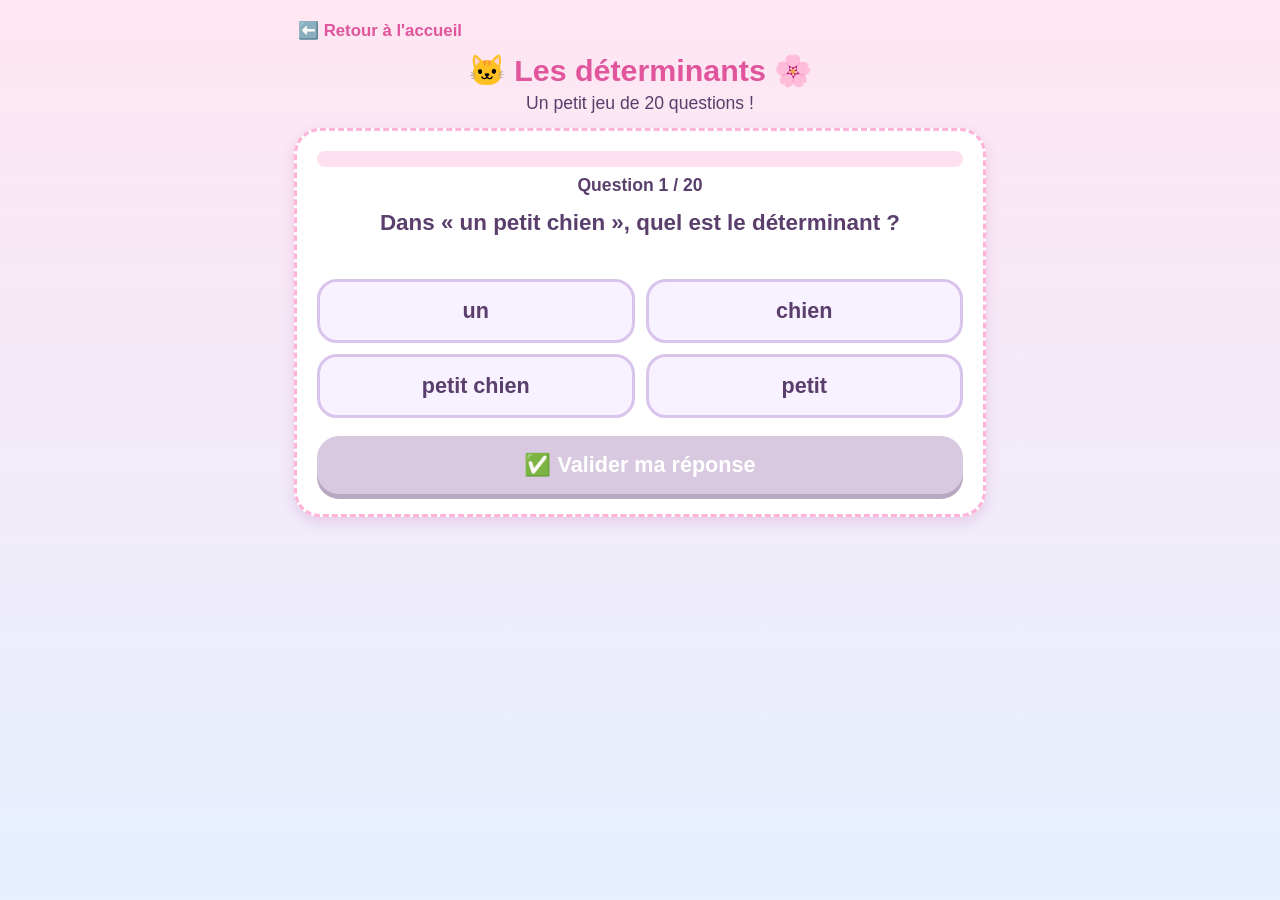
==== determinants.html @ 7fa931d5 "Create determinants quiz game in HTML Add a quiz game on determiners with 20 questions." ====
<!DOCTYPE html>
<html lang="fr">
<head>
<meta charset="UTF-8">
<meta name="viewport" content="width=device-width, initial-scale=1">
<title>Les déterminants - L'école de Charles</title>
<style>
  * { box-sizing: border-box; -webkit-tap-highlight-color: transparent; }
  body {
    margin: 0;
    font-family: "Trebuchet MS", "Comic Sans MS", Arial, sans-serif;
    background: linear-gradient(180deg, #ffe6f2 0%, #e6f0ff 100%);
    color: #5a3e6b;
    min-height: 100vh;
  }
  .conteneur { max-width: 720px; margin: 0 auto; padding: 14px; }
  .retour { display: inline-block; color: #e0559c; font-weight: bold; text-decoration: none; padding: 6px 4px; font-size: 1.05em; }
  h1 { text-align: center; color: #e0559c; margin: 6px 0 4px; font-size: 1.9em; }
  .sous-titre { text-align: center; margin: 0 0 14px; font-size: 1.1em; }
  .carte-quiz {
    background: #fff; border-radius: 26px; padding: 20px;
    box-shadow: 0 5px 14px rgba(200,120,180,.28); border: 3px dashed #ffb3d9;
  }
  .barre-ext { background: #ffe0f0; border-radius: 20px; height: 16px; overflow: hidden; margin-bottom: 8px; }
  .barre-int { background: linear-gradient(90deg, #ff7eb6, #b497ff); height: 100%; width: 0%; transition: width .3s; border-radius: 20px; }
  .progression { text-align: center; font-weight: bold; margin-bottom: 12px; font-size: 1.1em; }
  .question { font-size: 1.4em; font-weight: bold; text-align: center; margin: 8px 0 6px; line-height: 1.35; }
  .consigne { text-align: center; font-size: 1em; color: #9b6bb0; margin-bottom: 14px; min-height: 1.3em; }
  .choix { display: flex; flex-direction: column; gap: 11px; }
  .choix.deux-colonnes { display: grid; grid-template-columns: 1fr 1fr; gap: 11px; }
  .bouton-choix {
    font-family: inherit; font-size: 1.35em; font-weight: bold; padding: 16px 10px;
    border-radius: 20px; border: 3px solid #d9c4ec; background: #f8f1ff; color: #5a3e6b;
    cursor: pointer; min-height: 62px; transition: transform .08s;
  }
  .bouton-choix:active { transform: scale(.97); }
  .bouton-choix.selectionne { background: #ffd1e8; border-color: #e0559c; color: #a0206a; }
  .bouton-choix.juste { background: #b8f0c8; border-color: #2f9e57; color: #14532d; }
  .bouton-choix.faux { background: #ffc4c4; border-color: #d63a3a; color: #7f1d1d; }
  .bouton-choix.manque { background: #fff; border: 3px dashed #2f9e57; color: #14532d; }
  .bouton-choix:disabled { cursor: default; }
  .bouton-action {
    display: block; width: 100%; margin-top: 18px; font-family: inherit; font-size: 1.35em; font-weight: bold;
    padding: 16px; border: none; border-radius: 22px; color: #fff; cursor: pointer;
    background: #ff7eb6; box-shadow: 0 5px 0 #d85a94;
  }
  .bouton-action:active { transform: translateY(3px); box-shadow: 0 2px 0 #d85a94; }
  .bouton-action:disabled { background: #d8c9e0; box-shadow: 0 5px 0 #b9a8c4; cursor: not-allowed; }
  .bouton-bleu { background: #6ec6ff; box-shadow: 0 5px 0 #3f9fd6; }
  .bouton-bleu:active { box-shadow: 0 2px 0 #3f9fd6; }
  .retour-correction { margin-top: 16px; padding: 14px 16px; border-radius: 18px; font-size: 1.1em; line-height: 1.45; }
  .retour-correction.ok { background: #e3f9e9; border: 2px solid #2f9e57; }
  .retour-correction.ko { background: #fff0e0; border: 2px solid #f0a23c; }
  .retour-correction strong.titre { display: block; font-size: 1.2em; margin-bottom: 4px; }
  .cache { display: none; }
  .resultat { text-align: center; }
  .grand-score { font-size: 3.6em; font-weight: bold; color: #e0559c; margin: 6px 0; }
  .message-final { font-size: 1.3em; margin-bottom: 8px; }
  .liste-detail { text-align: left; margin-top: 14px; }
  .ligne-detail { background: #faf5ff; border-left: 8px solid #ccc; border-radius: 12px; padding: 10px 12px; margin-bottom: 10px; font-size: 1.02em; line-height: 1.4; }
  .ligne-detail.ok { border-left-color: #2f9e57; background: #f0fbf3; }
  .ligne-detail.ko { border-left-color: #d63a3a; background: #fff5f5; }
  .ligne-detail .q { font-weight: bold; }
  .ligne-detail .expl { color: #7a5a8a; font-size: .95em; margin-top: 4px; }
  @media (max-width: 420px) {
    .bouton-choix { font-size: 1.2em; }
    .question { font-size: 1.25em; }
  }
</style>
</head>
<body>
<div class="conteneur">
  <a class="retour" href="index.html">⬅️ Retour à l'accueil</a>
  <h1>🐱 Les déterminants 🌸</h1>
  <p class="sous-titre">Un petit jeu de 20 questions !</p>

  <div class="carte-quiz" id="ecran-quiz">
    <div class="barre-ext"><div class="barre-int" id="barre"></div></div>
    <div class="progression" id="progression">Question 1 / 20</div>
    <div class="question" id="question"></div>
    <div class="consigne" id="consigne"></div>
    <div class="choix" id="choix"></div>
    <div class="retour-correction cache" id="retour"></div>
    <button class="bouton-action" id="btn-valider" disabled>✅ Valider ma réponse</button>
    <button class="bouton-action bouton-bleu cache" id="btn-suivant">➡️ Question suivante</button>
  </div>

  <div class="carte-quiz cache resultat" id="ecran-final">
    <div class="message-final" id="message-final"></div>
    <div class="grand-score" id="score-final"></div>
    <button class="bouton-action" id="btn-detail">📋 Voir la correction détaillée</button>
    <div class="liste-detail cache" id="detail"></div>
    <button class="bouton-action bouton-bleu" id="btn-recommencer">🔄 Recommencer</button>
  </div>
</div>

<script>
// ============ LES QUESTIONS ============
// type "unique" = une seule bonne réponse ; "multiple" = plusieurs bonnes réponses
// "bonnes" = liste des bonnes réponses ; "choix" = toutes les propositions (mélangées automatiquement)
const TOUTES_LES_QUESTIONS = [
  // ---- Faciles (1 à 5) ----
  { type:"unique", q:"À quelle famille appartient « cette » ?", choix:["Article indéfini","Possessif","Démonstratif","Article défini"], bonnes:["Démonstratif"], expl:"« ce, cet, cette, ces » sont des déterminants démonstratifs : ils servent à montrer." },
  { type:"unique", q:"À quelle famille appartient « un » ?", choix:["Article défini","Article indéfini","Possessif","Démonstratif"], bonnes:["Article indéfini"], expl:"« un, une, des » sont des articles indéfinis." },
  { type:"unique", q:"À quelle famille appartient « le » ?", choix:["Démonstratif","Possessif","Article indéfini","Article défini"], bonnes:["Article défini"], expl:"« le, la, les, l' » sont des articles définis." },
  { type:"unique", q:"Quel déterminant est possessif ?", choix:["ces","des","les","ses"], bonnes:["ses"], expl:"« ses » est un possessif (mon, ton, son, ses…). Il montre à qui appartient quelque chose." },
  { type:"unique", q:"Dans « un petit chien », quel est le déterminant ?", choix:["petit","chien","un","petit chien"], bonnes:["un"], expl:"Le déterminant se place devant le nom. Ici, « un » détermine « chien »." },

  // ---- Intermédiaires (6 à 12) ----
  { type:"multiple", q:"Trouve tous les articles définis.", consigne:"Plusieurs bonnes réponses !", choix:["des","les","l'","une","la","le"], bonnes:["les","l'","la","le"], expl:"Les articles définis sont : le, la, les, l'. Attention : « des » et « une » sont des articles indéfinis." },
  { type:"multiple", q:"Trouve tous les déterminants démonstratifs.", consigne:"Plusieurs bonnes réponses !", choix:["cette","sa","ces","cet","le","ce"], bonnes:["cette","ces","cet","ce"], expl:"Les démonstratifs sont : ce, cet, cette, ces. « sa » est un possessif et « le » est un article défini." },
  { type:"unique", q:"Complète : « ___ arbre est immense ».", consigne:"Choisis un démonstratif.", choix:["Cet","Cette","Ces","Ce"], bonnes:["Cet"], expl:"« arbre » est masculin singulier et commence par une voyelle : on écrit « cet arbre »." },
  { type:"unique", q:"Trouve l'intrus parmi les possessifs.", choix:["mon","notre","cette","leurs"], bonnes:["cette"], expl:"« cette » est un démonstratif. Les trois autres sont des possessifs." },
  { type:"unique", q:"Complète : « Nous rangeons ___ cartables. »", consigne:"Choisis un possessif.", choix:["ces","des","nos","les"], bonnes:["nos"], expl:"« nos » est le possessif qui correspond à « nous » (nos cartables = les cartables de nous)." },
  { type:"multiple", q:"Trouve tous les articles, définis ou indéfinis.", consigne:"Plusieurs bonnes réponses !", choix:["ses","des","l'","cet","une","les"], bonnes:["des","l'","une","les"], expl:"« des, l', une, les » sont des articles. « ses » est un possessif et « cet » est un démonstratif." },
  { type:"unique", q:"Trouve l'intrus parmi les articles indéfinis.", choix:["des","un","la","une"], bonnes:["la"], expl:"« la » est un article défini. « un, une, des » sont indéfinis." },

  // ---- Pièges et applications (13 à 17) ----
  { type:"unique", q:"Complète : « Lola caresse ___ chat. » (le chat de Lola)", consigne:"Choisis le possessif.", choix:["ce","son","un","le"], bonnes:["son"], expl:"« son chat » = le chat de Lola. « ce » est un démonstratif, « un » et « le » sont des articles." },
  { type:"unique", q:"Complète : « Regarde ___ fleurs, elles sont belles ! »", consigne:"Choisis un démonstratif.", choix:["ses","ces","des","les"], bonnes:["ces"], expl:"Pour montrer des fleurs, on utilise le démonstratif « ces ». Attention à ne pas le confondre avec « ses » (possessif)." },
  { type:"multiple", q:"Trouve tous les déterminants possessifs.", consigne:"Plusieurs bonnes réponses !", choix:["mes","ces","leur","ta","cet","les"], bonnes:["mes","leur","ta"], expl:"« mes, leur, ta » sont des possessifs. « ces » et « cet » sont des démonstratifs, « les » est un article défini." },
  { type:"unique", q:"Quelle phrase contient un article indéfini ?", choix:["Mon frère joue.","Ces enfants chantent.","Une souris se cache.","Le soleil brille."], bonnes:["Une souris se cache."], expl:"Dans « Une souris se cache », « une » est un article indéfini (on ne dit pas de quelle souris il s'agit)." },
  { type:"unique", q:"Quelle phrase est écrite correctement ?", choix:["Ces enfants range ses jouets.","Ces enfants rangent ses jouets.","Ses enfants rangent ces jouets.","Ces enfants rangent leurs jouets."], bonnes:["Ces enfants rangent leurs jouets."], expl:"Plusieurs enfants rangent « leurs » jouets (ceux de plusieurs personnes) et le verbe s'accorde : ils « rangent »." },

  // ---- Petits défis (18 à 20) ----
  { type:"multiple", q:"Dans « Mes deux chats dorment sur ce canapé. », quels mots sont des déterminants ?", consigne:"Plusieurs bonnes réponses !", choix:["Mes","chats","dorment","ce","canapé","deux"], bonnes:["Mes","ce"], expl:"« Mes » (possessif) détermine « chats » et « ce » (démonstratif) détermine « canapé ». « deux » n'est pas dans la leçon des quatre familles." },
  { type:"unique", q:"« Cet » s'écrit avec un « t » dans quel cas ?", choix:["Devant un nom masculin qui commence par une voyelle","Devant un nom féminin","Devant un nom pluriel","Devant n'importe quel nom"], bonnes:["Devant un nom masculin qui commence par une voyelle"], expl:"On écrit « cet arbre », « cet ours », « cet escargot » : nom masculin commençant par une voyelle (ou un h muet)." },
  { type:"unique", q:"Quel mot ne peut PAS être un déterminant ?", choix:["notre","mange","cette","une"], bonnes:["mange"], expl:"« mange » est un verbe. Un déterminant se place devant un nom et ne change pas comme un verbe." }
];

// ============ OUTILS ============
function melanger(tableau) {
  const t = tableau.slice();
  for (let i = t.length - 1; i > 0; i--) {
    const j = Math.floor(Math.random() * (i + 1));
    [t[i], t[j]] = [t[j], t[i]];
  }
  return t;
}
function egaux(a, b) {
  if (a.length !== b.length) return false;
  const sa = a.slice().sort().join("|"), sb = b.slice().sort().join("|");
  return sa === sb;
}

// ============ ÉTAT ============
let questions = [], indice = 0, score = 0, selection = [], valide = false, historique = [];

const el = id => document.getElementById(id);

function demarrer() {
  // On garde l'ordre progressif par blocs : on mélange à l'intérieur de chaque bloc de difficulté
  const blocs = [ [0,5], [5,12], [12,17], [17,20] ];
  questions = [];
  blocs.forEach(([a,b]) => {
    questions = questions.concat(melanger(TOUTES_LES_QUESTIONS.slice(a,b)));
  });
  // On mélange aussi les propositions de réponses de chaque question
  questions = questions.map(q => ({ ...q, choix: melanger(q.choix) }));
  indice = 0; score = 0; historique = [];
  el("ecran-quiz").classList.remove("cache");
  el("ecran-final").classList.add("cache");
  el("detail").classList.add("cache");
  afficherQuestion();
}

function afficherQuestion() {
  const q = questions[indice];
  selection = []; valide = false;
  el("progression").textContent = "Question " + (indice+1) + " / " + questions.length;
  el("barre").style.width = (indice / questions.length * 100) + "%";
  el("question").textContent = q.q;
  el("consigne").textContent = q.type === "multiple"
    ? (q.consigne || "Plusieurs bonnes réponses !")
    : (q.consigne || "");
  const zone = el("choix");
  zone.innerHTML = "";
  zone.className = "choix" + (q.choix.length >= 4 && q.choix.every(c => c.length < 14) ? " deux-colonnes" : "");
  q.choix.forEach(texte => {
    const b = document.createElement("button");
    b.className = "bouton-choix";
    b.textContent = texte;
    b.addEventListener("click", () => cliquerChoix(b, texte, q));
    zone.appendChild(b);
  });
  el("retour").classList.add("cache");
  el("btn-valider").classList.remove("cache");
  el("btn-valider").disabled = true;
  el("btn-suivant").classList.add("cache");
}

function cliquerChoix(bouton, texte, q) {
  if (valide) return;
  if (q.type === "unique") {
    selection = [texte];
    document.querySelectorAll(".bouton-choix").forEach(b => b.classList.remove("selectionne"));
    bouton.classList.add("selectionne");
  } else {
    const pos = selection.indexOf(texte);
    if (pos >= 0) { selection.splice(pos,1); bouton.classList.remove("selectionne"); }
    else { selection.push(texte); bouton.classList.add("selectionne"); }
  }
  el("btn-valider").disabled = selection.length === 0;
}

function valider() {
  if (valide || selection.length === 0) return;
  valide = true;
  const q = questions[indice];
  const reussi = egaux(selection, q.bonnes);
  if (reussi) score++;
  historique.push({ q: q.q, bonnes: q.bonnes, donnees: selection.slice(), reussi, expl: q.expl });

  document.querySelectorAll(".bouton-choix").forEach(b => {
    const t = b.textContent;
    const estBonne = q.bonnes.includes(t);
    const estChoisie = selection.includes(t);
    b.classList.remove("selectionne");
    if (estBonne && estChoisie) b.classList.add("juste");
    else if (!estBonne && estChoisie) b.classList.add("faux");
    else if (estBonne && !estChoisie) b.classList.add("manque");
    b.disabled = true;
  });

  const r = el("retour");
  r.className = "retour-correction " + (reussi ? "ok" : "ko");
  r.innerHTML = (reussi
    ? '<strong class="titre">🌟 Bravo, c\'est juste !</strong>'
    : '<strong class="titre">💡 Pas tout à fait… Bonne réponse : ' + q.bonnes.join(", ") + '</strong>')
    + q.expl;
  el("btn-valider").classList.add("cache");
  el("btn-suivant").classList.remove("cache");
  el("btn-suivant").textContent = (indice === questions.length - 1) ? "🏁 Voir mon score" : "➡️ Question suivante";
}

function suivant() {
  indice++;
  if (indice >= questions.length) { afficherFinal(); }
  else { afficherQuestion(); window.scrollTo({top:0, behavior:"smooth"}); }
}

function afficherFinal() {
  el("barre").style.width = "100%";
  el("ecran-quiz").classList.add("cache");
  el("ecran-final").classList.remove("cache");
  el("score-final").textContent = score + " / " + questions.length;
  let msg;
  if (score >= 18) msg = "🏆 Extraordinaire, tu es un champion des déterminants !";
  else if (score >= 14) msg = "🌟 Très bien joué, continue comme ça !";
  else if (score >= 10) msg = "😸 Bon travail ! Encore un petit entraînement et ce sera parfait.";
  else msg = "🐾 Courage ! Relis la leçon et recommence, tu vas y arriver !";
  el("message-final").textContent = msg;
  window.scrollTo({top:0, behavior:"smooth"});
}

function afficherDetail() {
  const d = el("detail");
  d.innerHTML = "";
  historique.forEach((h, i) => {
    const div = document.createElement("div");
    div.className = "ligne-detail " + (h.reussi ? "ok" : "ko");
    div.innerHTML = '<div class="q">' + (h.reussi ? "✅" : "❌") + " " + (i+1) + ". " + h.q + "</div>"
      + (h.reussi ? "" : '<div>Ta réponse : ' + h.donnees.join(", ") + '</div>')
      + '<div>Bonne réponse : ' + h.bonnes.join(", ") + '</div>'
      + '<div class="expl">' + h.expl + '</div>';
    d.appendChild(div);
  });
  d.classList.toggle("cache");
}

el("btn-valider").addEventListener("click", valider);
el("btn-suivant").addEventListener("click", suivant);
el("btn-detail").addEventListener("click", afficherDetail);
el("btn-recommencer").addEventListener("click", demarrer);

demarrer();
</script>
</body>
</html>
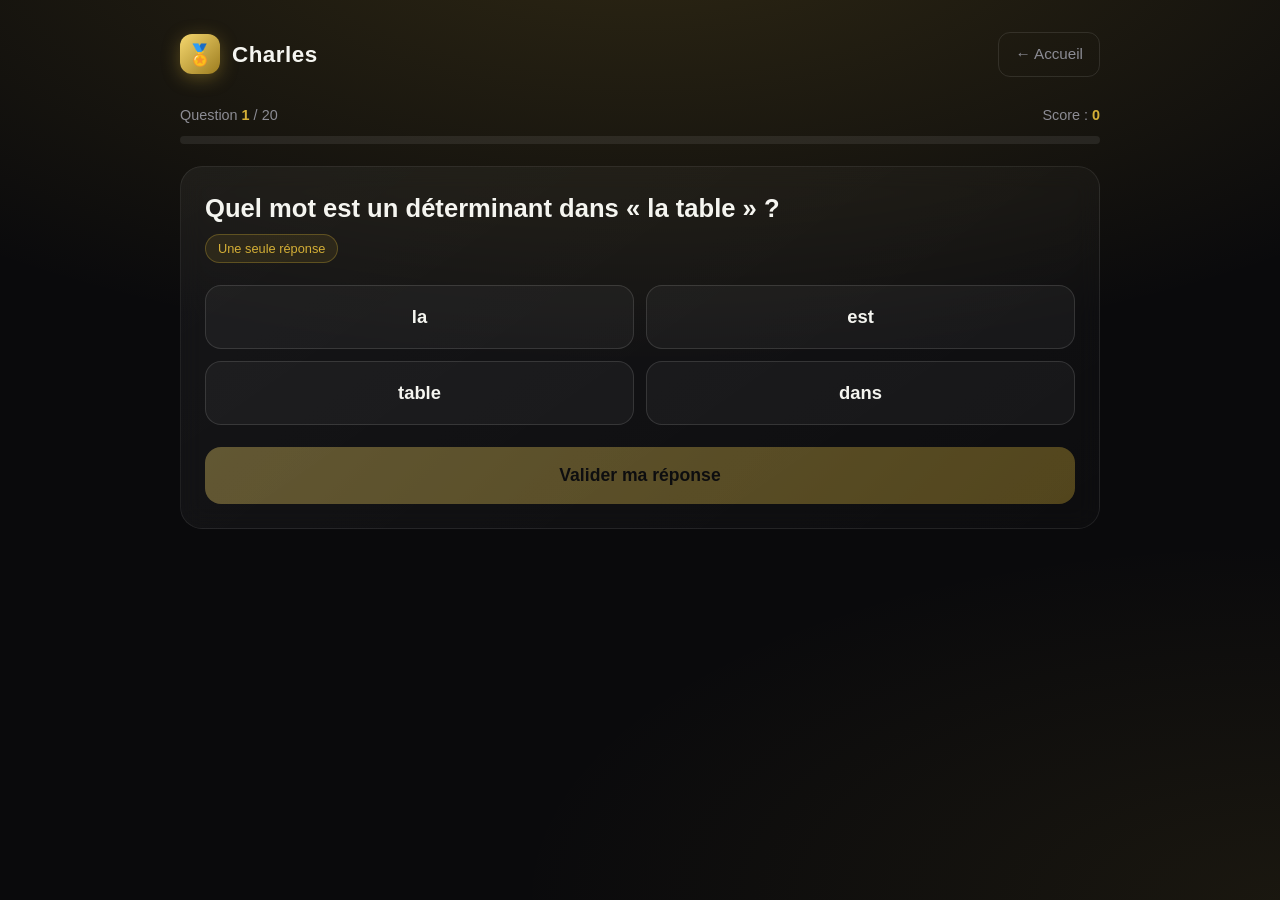
==== commit 96641751: "Update print statement from 'Hello' to 'Goodbye'" ====
--- a/determinants.html
+++ b/determinants.html
@@ -2,276 +2,377 @@
 <html lang="fr">
 <head>
 <meta charset="UTF-8">
-<meta name="viewport" content="width=device-width, initial-scale=1">
-<title>Les déterminants - L'école de Charles</title>
+<meta name="viewport" content="width=device-width, initial-scale=1.0">
+<title>Les déterminants - Charles</title>
+<link rel="stylesheet" href="style.css">
 <style>
-  * { box-sizing: border-box; -webkit-tap-highlight-color: transparent; }
-  body {
-    margin: 0;
-    font-family: "Trebuchet MS", "Comic Sans MS", Arial, sans-serif;
-    background: linear-gradient(180deg, #ffe6f2 0%, #e6f0ff 100%);
-    color: #5a3e6b;
-    min-height: 100vh;
-  }
-  .conteneur { max-width: 720px; margin: 0 auto; padding: 14px; }
-  .retour { display: inline-block; color: #e0559c; font-weight: bold; text-decoration: none; padding: 6px 4px; font-size: 1.05em; }
-  h1 { text-align: center; color: #e0559c; margin: 6px 0 4px; font-size: 1.9em; }
-  .sous-titre { text-align: center; margin: 0 0 14px; font-size: 1.1em; }
-  .carte-quiz {
-    background: #fff; border-radius: 26px; padding: 20px;
-    box-shadow: 0 5px 14px rgba(200,120,180,.28); border: 3px dashed #ffb3d9;
-  }
-  .barre-ext { background: #ffe0f0; border-radius: 20px; height: 16px; overflow: hidden; margin-bottom: 8px; }
-  .barre-int { background: linear-gradient(90deg, #ff7eb6, #b497ff); height: 100%; width: 0%; transition: width .3s; border-radius: 20px; }
-  .progression { text-align: center; font-weight: bold; margin-bottom: 12px; font-size: 1.1em; }
-  .question { font-size: 1.4em; font-weight: bold; text-align: center; margin: 8px 0 6px; line-height: 1.35; }
-  .consigne { text-align: center; font-size: 1em; color: #9b6bb0; margin-bottom: 14px; min-height: 1.3em; }
-  .choix { display: flex; flex-direction: column; gap: 11px; }
-  .choix.deux-colonnes { display: grid; grid-template-columns: 1fr 1fr; gap: 11px; }
-  .bouton-choix {
-    font-family: inherit; font-size: 1.35em; font-weight: bold; padding: 16px 10px;
-    border-radius: 20px; border: 3px solid #d9c4ec; background: #f8f1ff; color: #5a3e6b;
-    cursor: pointer; min-height: 62px; transition: transform .08s;
-  }
-  .bouton-choix:active { transform: scale(.97); }
-  .bouton-choix.selectionne { background: #ffd1e8; border-color: #e0559c; color: #a0206a; }
-  .bouton-choix.juste { background: #b8f0c8; border-color: #2f9e57; color: #14532d; }
-  .bouton-choix.faux { background: #ffc4c4; border-color: #d63a3a; color: #7f1d1d; }
-  .bouton-choix.manque { background: #fff; border: 3px dashed #2f9e57; color: #14532d; }
-  .bouton-choix:disabled { cursor: default; }
-  .bouton-action {
-    display: block; width: 100%; margin-top: 18px; font-family: inherit; font-size: 1.35em; font-weight: bold;
-    padding: 16px; border: none; border-radius: 22px; color: #fff; cursor: pointer;
-    background: #ff7eb6; box-shadow: 0 5px 0 #d85a94;
-  }
-  .bouton-action:active { transform: translateY(3px); box-shadow: 0 2px 0 #d85a94; }
-  .bouton-action:disabled { background: #d8c9e0; box-shadow: 0 5px 0 #b9a8c4; cursor: not-allowed; }
-  .bouton-bleu { background: #6ec6ff; box-shadow: 0 5px 0 #3f9fd6; }
-  .bouton-bleu:active { box-shadow: 0 2px 0 #3f9fd6; }
-  .retour-correction { margin-top: 16px; padding: 14px 16px; border-radius: 18px; font-size: 1.1em; line-height: 1.45; }
-  .retour-correction.ok { background: #e3f9e9; border: 2px solid #2f9e57; }
-  .retour-correction.ko { background: #fff0e0; border: 2px solid #f0a23c; }
-  .retour-correction strong.titre { display: block; font-size: 1.2em; margin-bottom: 4px; }
+  .progress-wrap { margin-bottom: 22px; }
+  .progress-info { display: flex; justify-content: space-between; font-size: 0.9rem; color: var(--gris); margin-bottom: 10px; }
+  .progress-info b { color: var(--or); }
+  .barre { height: 8px; background: rgba(255,255,255,0.08); border-radius: 10px; overflow: hidden; }
+  .barre-fill {
+    height: 100%; width: 0%; border-radius: 10px;
+    background: linear-gradient(90deg, var(--or-fonce), var(--or-clair));
+    transition: width .5s cubic-bezier(.4,0,.2,1);
+  }
+
+  .question { font-size: clamp(1.25rem, 3.5vw, 1.6rem); font-weight: 700; line-height: 1.35; margin-bottom: 8px; }
+  .consigne {
+    display: inline-block; font-size: 0.8rem; color: var(--or);
+    background: rgba(212,175,55,0.1); border: 1px solid rgba(212,175,55,0.3);
+    padding: 4px 12px; border-radius: 20px; margin-bottom: 22px;
+  }
+
+  .reponses { display: grid; grid-template-columns: 1fr 1fr; gap: 12px; margin-bottom: 22px; }
+  .rep {
+    padding: 20px 14px; font-size: 1.15rem; font-weight: 600; font-family: inherit;
+    color: var(--blanc); background: rgba(255,255,255,0.04);
+    border: 1.5px solid rgba(255,255,255,0.12); border-radius: 16px;
+    cursor: pointer; transition: all .15s; min-height: 64px;
+  }
+  .rep:hover { border-color: rgba(212,175,55,0.5); }
+  .rep:active { transform: scale(0.97); }
+  .rep.choisi {
+    border-color: var(--or); background: rgba(212,175,55,0.15);
+    box-shadow: 0 0 0 3px rgba(212,175,55,0.2);
+  }
+  .rep.juste { border-color: var(--vert); background: rgba(62,207,142,0.18); box-shadow: 0 0 0 3px rgba(62,207,142,0.2); }
+  .rep.faux { border-color: var(--rouge); background: rgba(255,92,92,0.18); box-shadow: 0 0 0 3px rgba(255,92,92,0.2); }
+  .rep.manque { border-color: var(--vert); border-style: dashed; background: rgba(62,207,142,0.08); }
+  .rep:disabled { cursor: default; }
+
+  .explication {
+    display: none; padding: 18px; border-radius: 16px; margin-bottom: 20px;
+    background: rgba(212,175,55,0.08); border-left: 4px solid var(--or);
+    font-size: 1rem; animation: apparition .35s ease both;
+  }
+  .explication .verdict { font-weight: 800; margin-bottom: 6px; font-size: 1.1rem; }
+  .explication.ok .verdict { color: var(--vert); }
+  .explication.ko .verdict { color: var(--rouge); }
+
+  /* Résultat */
+  .resultat { text-align: center; padding: 10px 0; }
+  .score-medaille {
+    width: 150px; height: 150px; border-radius: 50%; margin: 0 auto 22px;
+    display: grid; place-items: center; font-size: 4rem;
+    box-shadow: 0 0 0 8px rgba(255,255,255,0.05), 0 16px 50px rgba(212,175,55,0.35);
+  }
+  .score-medaille.or { background: radial-gradient(circle at 30% 30%, #fff1a8, var(--or) 55%, var(--or-fonce)); }
+  .score-medaille.argent { background: radial-gradient(circle at 30% 30%, #ffffff, #b8b8c0 55%, #6e6e78); }
+  .score-medaille.bronze { background: radial-gradient(circle at 30% 30%, #f0c49a, #b87333 55%, #6e4219); }
+  .score-medaille.entrainement { background: radial-gradient(circle at 30% 30%, #4a4a52, #2a2a30 60%, #1a1a1e); }
+  .gros-score { font-size: 3rem; font-weight: 800; color: var(--or); }
+  .message { font-size: 1.15rem; color: var(--gris); margin: 6px 0 14px; }
+  .etoiles-gagnees { font-size: 1.6rem; margin-bottom: 26px; letter-spacing: 6px; }
+
+  .actions { display: grid; gap: 12px; margin-top: 8px; }
+  .correction { margin-top: 28px; text-align: left; }
+  .correction h3 { color: var(--or); font-size: 0.85rem; text-transform: uppercase; letter-spacing: 2px; margin-bottom: 14px; }
+  .corr-item { padding: 14px 16px; border-radius: 14px; margin-bottom: 10px; background: rgba(255,255,255,0.03); border-left: 4px solid var(--gris); font-size: 0.95rem; }
+  .corr-item.ok { border-left-color: var(--vert); }
+  .corr-item.ko { border-left-color: var(--rouge); }
+  .corr-item .q { font-weight: 700; margin-bottom: 4px; }
+  .corr-item .r { color: var(--gris); }
+  .corr-item .r b { color: var(--vert); }
+
   .cache { display: none; }
-  .resultat { text-align: center; }
-  .grand-score { font-size: 3.6em; font-weight: bold; color: #e0559c; margin: 6px 0; }
-  .message-final { font-size: 1.3em; margin-bottom: 8px; }
-  .liste-detail { text-align: left; margin-top: 14px; }
-  .ligne-detail { background: #faf5ff; border-left: 8px solid #ccc; border-radius: 12px; padding: 10px 12px; margin-bottom: 10px; font-size: 1.02em; line-height: 1.4; }
-  .ligne-detail.ok { border-left-color: #2f9e57; background: #f0fbf3; }
-  .ligne-detail.ko { border-left-color: #d63a3a; background: #fff5f5; }
-  .ligne-detail .q { font-weight: bold; }
-  .ligne-detail .expl { color: #7a5a8a; font-size: .95em; margin-top: 4px; }
-  @media (max-width: 420px) {
-    .bouton-choix { font-size: 1.2em; }
-    .question { font-size: 1.25em; }
-  }
+  @media (max-width: 480px) { .reponses { grid-template-columns: 1fr; } .rep { min-height: 58px; } }
+
+  /* Confettis */
+  .confetti { position: fixed; top: -12px; width: 10px; height: 14px; z-index: 100; pointer-events: none; animation: chute linear forwards; }
+  @keyframes chute { to { transform: translateY(105vh) rotate(720deg); opacity: 0.8; } }
 </style>
 </head>
 <body>
-<div class="conteneur">
-  <a class="retour" href="index.html">⬅️ Retour à l'accueil</a>
-  <h1>🐱 Les déterminants 🌸</h1>
-  <p class="sous-titre">Un petit jeu de 20 questions !</p>
-
-  <div class="carte-quiz" id="ecran-quiz">
-    <div class="barre-ext"><div class="barre-int" id="barre"></div></div>
-    <div class="progression" id="progression">Question 1 / 20</div>
-    <div class="question" id="question"></div>
-    <div class="consigne" id="consigne"></div>
-    <div class="choix" id="choix"></div>
-    <div class="retour-correction cache" id="retour"></div>
-    <button class="bouton-action" id="btn-valider" disabled>✅ Valider ma réponse</button>
-    <button class="bouton-action bouton-bleu cache" id="btn-suivant">➡️ Question suivante</button>
+<div class="container">
+
+  <div class="topbar">
+    <a href="index.html" class="logo"><div class="logo-badge">🏅</div>Charles</a>
+    <a href="index.html" class="btn-retour">← Accueil</a>
   </div>
 
-  <div class="carte-quiz cache resultat" id="ecran-final">
-    <div class="message-final" id="message-final"></div>
-    <div class="grand-score" id="score-final"></div>
-    <button class="bouton-action" id="btn-detail">📋 Voir la correction détaillée</button>
-    <div class="liste-detail cache" id="detail"></div>
-    <button class="bouton-action bouton-bleu" id="btn-recommencer">🔄 Recommencer</button>
+  <!-- Jeu -->
+  <div id="jeu" class="apparait">
+    <div class="progress-wrap">
+      <div class="progress-info"><span>Question <b id="num">1</b> / <span id="total">20</span></span><span>Score : <b id="score">0</b></span></div>
+      <div class="barre"><div class="barre-fill" id="barre"></div></div>
+    </div>
+
+    <div class="card">
+      <div class="question" id="question"></div>
+      <div class="consigne" id="consigne"></div>
+      <div class="reponses" id="reponses"></div>
+      <div class="explication" id="explication"></div>
+      <button class="btn" id="btnValider" disabled>Valider ma réponse</button>
+      <button class="btn cache" id="btnSuivant">Question suivante →</button>
+    </div>
+  </div>
+
+  <!-- Résultat -->
+  <div id="resultat" class="cache">
+    <div class="card resultat">
+      <div class="score-medaille" id="medaille"></div>
+      <div class="gros-score"><span id="scoreFinal">0</span> / 20</div>
+      <div class="message" id="message"></div>
+      <div class="etoiles-gagnees" id="etoilesGagnees"></div>
+      <div class="actions">
+        <button class="btn" id="btnRecommencer">Recommencer</button>
+        <button class="btn btn-secondaire" id="btnCorrection">Voir la correction détaillée</button>
+        <a href="index.html" class="btn btn-secondaire" style="text-align:center;text-decoration:none">Retour à l'accueil</a>
+      </div>
+      <div class="correction cache" id="correction"></div>
+    </div>
   </div>
 </div>
 
 <script>
-// ============ LES QUESTIONS ============
-// type "unique" = une seule bonne réponse ; "multiple" = plusieurs bonnes réponses
-// "bonnes" = liste des bonnes réponses ; "choix" = toutes les propositions (mélangées automatiquement)
-const TOUTES_LES_QUESTIONS = [
-  // ---- Faciles (1 à 5) ----
-  { type:"unique", q:"À quelle famille appartient « cette » ?", choix:["Article indéfini","Possessif","Démonstratif","Article défini"], bonnes:["Démonstratif"], expl:"« ce, cet, cette, ces » sont des déterminants démonstratifs : ils servent à montrer." },
-  { type:"unique", q:"À quelle famille appartient « un » ?", choix:["Article défini","Article indéfini","Possessif","Démonstratif"], bonnes:["Article indéfini"], expl:"« un, une, des » sont des articles indéfinis." },
-  { type:"unique", q:"À quelle famille appartient « le » ?", choix:["Démonstratif","Possessif","Article indéfini","Article défini"], bonnes:["Article défini"], expl:"« le, la, les, l' » sont des articles définis." },
-  { type:"unique", q:"Quel déterminant est possessif ?", choix:["ces","des","les","ses"], bonnes:["ses"], expl:"« ses » est un possessif (mon, ton, son, ses…). Il montre à qui appartient quelque chose." },
-  { type:"unique", q:"Dans « un petit chien », quel est le déterminant ?", choix:["petit","chien","un","petit chien"], bonnes:["un"], expl:"Le déterminant se place devant le nom. Ici, « un » détermine « chien »." },
-
-  // ---- Intermédiaires (6 à 12) ----
-  { type:"multiple", q:"Trouve tous les articles définis.", consigne:"Plusieurs bonnes réponses !", choix:["des","les","l'","une","la","le"], bonnes:["les","l'","la","le"], expl:"Les articles définis sont : le, la, les, l'. Attention : « des » et « une » sont des articles indéfinis." },
-  { type:"multiple", q:"Trouve tous les déterminants démonstratifs.", consigne:"Plusieurs bonnes réponses !", choix:["cette","sa","ces","cet","le","ce"], bonnes:["cette","ces","cet","ce"], expl:"Les démonstratifs sont : ce, cet, cette, ces. « sa » est un possessif et « le » est un article défini." },
-  { type:"unique", q:"Complète : « ___ arbre est immense ».", consigne:"Choisis un démonstratif.", choix:["Cet","Cette","Ces","Ce"], bonnes:["Cet"], expl:"« arbre » est masculin singulier et commence par une voyelle : on écrit « cet arbre »." },
-  { type:"unique", q:"Trouve l'intrus parmi les possessifs.", choix:["mon","notre","cette","leurs"], bonnes:["cette"], expl:"« cette » est un démonstratif. Les trois autres sont des possessifs." },
-  { type:"unique", q:"Complète : « Nous rangeons ___ cartables. »", consigne:"Choisis un possessif.", choix:["ces","des","nos","les"], bonnes:["nos"], expl:"« nos » est le possessif qui correspond à « nous » (nos cartables = les cartables de nous)." },
-  { type:"multiple", q:"Trouve tous les articles, définis ou indéfinis.", consigne:"Plusieurs bonnes réponses !", choix:["ses","des","l'","cet","une","les"], bonnes:["des","l'","une","les"], expl:"« des, l', une, les » sont des articles. « ses » est un possessif et « cet » est un démonstratif." },
-  { type:"unique", q:"Trouve l'intrus parmi les articles indéfinis.", choix:["des","un","la","une"], bonnes:["la"], expl:"« la » est un article défini. « un, une, des » sont indéfinis." },
-
-  // ---- Pièges et applications (13 à 17) ----
-  { type:"unique", q:"Complète : « Lola caresse ___ chat. » (le chat de Lola)", consigne:"Choisis le possessif.", choix:["ce","son","un","le"], bonnes:["son"], expl:"« son chat » = le chat de Lola. « ce » est un démonstratif, « un » et « le » sont des articles." },
-  { type:"unique", q:"Complète : « Regarde ___ fleurs, elles sont belles ! »", consigne:"Choisis un démonstratif.", choix:["ses","ces","des","les"], bonnes:["ces"], expl:"Pour montrer des fleurs, on utilise le démonstratif « ces ». Attention à ne pas le confondre avec « ses » (possessif)." },
-  { type:"multiple", q:"Trouve tous les déterminants possessifs.", consigne:"Plusieurs bonnes réponses !", choix:["mes","ces","leur","ta","cet","les"], bonnes:["mes","leur","ta"], expl:"« mes, leur, ta » sont des possessifs. « ces » et « cet » sont des démonstratifs, « les » est un article défini." },
-  { type:"unique", q:"Quelle phrase contient un article indéfini ?", choix:["Mon frère joue.","Ces enfants chantent.","Une souris se cache.","Le soleil brille."], bonnes:["Une souris se cache."], expl:"Dans « Une souris se cache », « une » est un article indéfini (on ne dit pas de quelle souris il s'agit)." },
-  { type:"unique", q:"Quelle phrase est écrite correctement ?", choix:["Ces enfants range ses jouets.","Ces enfants rangent ses jouets.","Ses enfants rangent ces jouets.","Ces enfants rangent leurs jouets."], bonnes:["Ces enfants rangent leurs jouets."], expl:"Plusieurs enfants rangent « leurs » jouets (ceux de plusieurs personnes) et le verbe s'accorde : ils « rangent »." },
-
-  // ---- Petits défis (18 à 20) ----
-  { type:"multiple", q:"Dans « Mes deux chats dorment sur ce canapé. », quels mots sont des déterminants ?", consigne:"Plusieurs bonnes réponses !", choix:["Mes","chats","dorment","ce","canapé","deux"], bonnes:["Mes","ce"], expl:"« Mes » (possessif) détermine « chats » et « ce » (démonstratif) détermine « canapé ». « deux » n'est pas dans la leçon des quatre familles." },
-  { type:"unique", q:"« Cet » s'écrit avec un « t » dans quel cas ?", choix:["Devant un nom masculin qui commence par une voyelle","Devant un nom féminin","Devant un nom pluriel","Devant n'importe quel nom"], bonnes:["Devant un nom masculin qui commence par une voyelle"], expl:"On écrit « cet arbre », « cet ours », « cet escargot » : nom masculin commençant par une voyelle (ou un h muet)." },
-  { type:"unique", q:"Quel mot ne peut PAS être un déterminant ?", choix:["notre","mange","cette","une"], bonnes:["mange"], expl:"« mange » est un verbe. Un déterminant se place devant un nom et ne change pas comme un verbe." }
+var QUESTIONS = [
+  // --- Faciles (1 à 5) ---
+  { q: "Quel mot est un déterminant dans « la table » ?", multi: false,
+    r: ["table", "la", "est", "dans"], bonnes: ["la"],
+    e: "« la » est un déterminant : il accompagne le nom « table »." },
+
+  { q: "Complète : « ___ chat dort sur le canapé. »", multi: false,
+    r: ["Le", "Les", "Mes", "Ces"], bonnes: ["Le"],
+    e: "« chat » est masculin singulier : on écrit « Le chat »." },
+
+  { q: "Quel mot est un article indéfini ?", multi: false,
+    r: ["le", "la", "un", "les"], bonnes: ["un"],
+    e: "« un », « une » et « des » sont des articles indéfinis." },
+
+  { q: "Dans « un petit chien », quel est le déterminant ?", multi: false,
+    r: ["petit", "chien", "petit chien", "un"], bonnes: ["un"],
+    e: "« petit » est un adjectif. Le déterminant, c'est « un »." },
+
+  { q: "Trouve les déterminants possessifs.", multi: true,
+    r: ["mon", "ta", "ces", "nos"], bonnes: ["mon", "ta", "nos"],
+    e: "« mon », « ta » et « nos » indiquent à qui appartient quelque chose. « ces » est un déterminant démonstratif." },
+
+  // --- Intermédiaires (6 à 12) ---
+  { q: "Complète : « Regarde ___ oiseaux dans le ciel ! »", multi: false,
+    r: ["ses", "ces", "mes", "tes"], bonnes: ["ces"],
+    e: "« ces » sert à montrer (démonstratif). Astuce : on peut dire « ces oiseaux-là »." },
+
+  { q: "Trouve les déterminants démonstratifs.", multi: true,
+    r: ["ce", "cette", "mon", "ces", "des"], bonnes: ["ce", "cette", "ces"],
+    e: "« ce », « cette », « ces » (et « cet ») servent à montrer. « mon » est possessif, « des » est un article." },
+
+  { q: "Complète : « Léa a perdu ___ clés. » (les clés de Léa)", multi: false,
+    r: ["ces", "ses", "des", "les"], bonnes: ["ses"],
+    e: "« ses » = les clés de Léa (à elle). On peut remplacer par « leurs » : « Léa a perdu ses clés »." },
+
+  { q: "Quel est l'intrus ?", multi: false,
+    r: ["une", "des", "le", "mon"], bonnes: ["mon"],
+    e: "« une », « des » et « le » sont des articles. « mon » est un déterminant possessif." },
+
+  { q: "Complète : « ___ élève écoute la maîtresse. » (devant une voyelle)", multi: false,
+    r: ["Le", "L'", "La", "Les"], bonnes: ["L'"],
+    e: "Devant une voyelle ou un « h » muet, « le » et « la » deviennent « l' »." },
+
+  { q: "Complète : « Tu as pris ___ crayon. » (le crayon de Tom)", multi: false,
+    r: ["ton", "son", "mon", "ce"], bonnes: ["son"],
+    e: "On parle de Tom (il) : c'est « son crayon »." },
+
+  { q: "Quels mots sont au pluriel ?", multi: true,
+    r: ["les", "un", "des", "ces", "cette"], bonnes: ["les", "des", "ces"],
+    e: "« les », « des » et « ces » s'emploient avec des noms au pluriel. « un » et « cette » sont au singulier." },
+
+  // --- Pièges et applications (13 à 17) ---
+  { q: "Quelle phrase est correcte ?", multi: false,
+    r: ["Ces enfants jouent dans ses jardin.", "Ses enfants jouent dans ces jardins.", "Ses enfants jouent dans ses jardins.", "Ces enfants jouent dans ses jardins."], bonnes: ["Ses enfants jouent dans ses jardins."],
+    e: "Piège ! Les enfants et les jardins appartiennent à quelqu'un : « ses » deux fois." },
+
+  { q: "Dans « ces vieilles chaussures », quels mots sont déterminants ?", multi: true,
+    r: ["ces", "vieilles", "chaussures"], bonnes: ["ces"],
+    e: "Seul « ces » est un déterminant. « vieilles » est un adjectif, « chaussures » est un nom." },
+
+  { q: "Dans « Mon petit frère mange une pomme rouge », trouve tous les déterminants.", multi: true,
+    r: ["Mon", "petit", "une", "rouge", "frère"], bonnes: ["Mon", "une"],
+    e: "« Mon » (possessif) et « une » (article indéfini). « petit » et « rouge » sont des adjectifs." },
+
+  { q: "Complète : « ___ voisins ont ramené ___ ballon. » (des voisins que tu connais, le ballon qui est le leur)", multi: false,
+    r: ["Nos / son", "Ces / leur", "Les / mon", "Tes / ces"], bonnes: ["Ces / leur"],
+    e: "Piège ! On montre des voisins (« ces ») et le ballon leur appartient (« leur »). Les autres propositions ne conviennent pas au sens." },
+
+  { q: "Trouve tous les articles (définis ou indéfinis).", multi: true,
+    r: ["ses", "des", "l'", "cet", "une", "les"], bonnes: ["des", "l'", "une", "les"],
+    e: "Articles : « des », « l' », « une », « les ». « ses » est possessif et « cet » est démonstratif." },
+
+  // --- Défis (18 à 20) ---
+  { q: "Quel mot peut être un déterminant ET un pronom selon la phrase ? Dans « Je prends le ballon », que vaut « le » ?", multi: false,
+    r: ["Un nom", "Un adjectif", "Un déterminant", "Un verbe"], bonnes: ["Un déterminant"],
+    e: "Ici « le » accompagne le nom « ballon » : c'est un déterminant (article défini)." },
+
+  { q: "Dans « Cet été, mes cousines viennent chez nous », trouve tous les déterminants.", multi: true,
+    r: ["Cet", "été", "mes", "cousines", "nous"], bonnes: ["Cet", "mes"],
+    e: "« Cet » (démonstratif, devant une voyelle) et « mes » (possessif). « nous » est un pronom." },
+
+  { q: "Complète : « ___ histoires de dinosaures me passionnent. » Plusieurs réponses possibles !", multi: true,
+    r: ["Les", "Ces", "Des", "Mes", "Cette"], bonnes: ["Les", "Ces", "Des", "Mes"],
+    e: "Tous ces déterminants vont avec un pluriel : « Les », « Ces », « Des », « Mes ». « Cette » est au singulier." }
 ];
 
-// ============ OUTILS ============
-function melanger(tableau) {
-  const t = tableau.slice();
-  for (let i = t.length - 1; i > 0; i--) {
-    const j = Math.floor(Math.random() * (i + 1));
-    [t[i], t[j]] = [t[j], t[i]];
-  }
-  return t;
-}
-function egaux(a, b) {
-  if (a.length !== b.length) return false;
-  const sa = a.slice().sort().join("|"), sb = b.slice().sort().join("|");
-  return sa === sb;
-}
-
-// ============ ÉTAT ============
-let questions = [], indice = 0, score = 0, selection = [], valide = false, historique = [];
-
-const el = id => document.getElementById(id);
+var courant = 0, score = 0, choix = [], valide = false, ordre = [], historique = [];
+
+function melanger(t) {
+  var a = t.slice();
+  for (var i = a.length - 1; i > 0; i--) {
+    var j = Math.floor(Math.random() * (i + 1));
+    var x = a[i]; a[i] = a[j]; a[j] = x;
+  }
+  return a;
+}
 
 function demarrer() {
-  // On garde l'ordre progressif par blocs : on mélange à l'intérieur de chaque bloc de difficulté
-  const blocs = [ [0,5], [5,12], [12,17], [17,20] ];
-  questions = [];
-  blocs.forEach(([a,b]) => {
-    questions = questions.concat(melanger(TOUTES_LES_QUESTIONS.slice(a,b)));
-  });
-  // On mélange aussi les propositions de réponses de chaque question
-  questions = questions.map(q => ({ ...q, choix: melanger(q.choix) }));
-  indice = 0; score = 0; historique = [];
-  el("ecran-quiz").classList.remove("cache");
-  el("ecran-final").classList.add("cache");
-  el("detail").classList.add("cache");
-  afficherQuestion();
-}
-
-function afficherQuestion() {
-  const q = questions[indice];
-  selection = []; valide = false;
-  el("progression").textContent = "Question " + (indice+1) + " / " + questions.length;
-  el("barre").style.width = (indice / questions.length * 100) + "%";
-  el("question").textContent = q.q;
-  el("consigne").textContent = q.type === "multiple"
-    ? (q.consigne || "Plusieurs bonnes réponses !")
-    : (q.consigne || "");
-  const zone = el("choix");
-  zone.innerHTML = "";
-  zone.className = "choix" + (q.choix.length >= 4 && q.choix.every(c => c.length < 14) ? " deux-colonnes" : "");
-  q.choix.forEach(texte => {
-    const b = document.createElement("button");
-    b.className = "bouton-choix";
-    b.textContent = texte;
-    b.addEventListener("click", () => cliquerChoix(b, texte, q));
+  courant = 0; score = 0; historique = [];
+  ordre = QUESTIONS.map(function(_, i) { return i; });
+  document.getElementById('jeu').classList.remove('cache');
+  document.getElementById('resultat').classList.add('cache');
+  document.getElementById('correction').classList.add('cache');
+  document.getElementById('total').textContent = QUESTIONS.length;
+  afficher();
+}
+
+function afficher() {
+  var Q = QUESTIONS[ordre[courant]];
+  choix = []; valide = false;
+  document.getElementById('num').textContent = courant + 1;
+  document.getElementById('score').textContent = score;
+  document.getElementById('barre').style.width = (courant / QUESTIONS.length * 100) + '%';
+  document.getElementById('question').textContent = Q.q;
+  document.getElementById('consigne').textContent = Q.multi ? 'Plusieurs réponses possibles' : 'Une seule réponse';
+  var ex = document.getElementById('explication'); ex.style.display = 'none'; ex.className = 'explication';
+  document.getElementById('btnValider').classList.remove('cache');
+  document.getElementById('btnValider').disabled = true;
+  document.getElementById('btnSuivant').classList.add('cache');
+
+  var zone = document.getElementById('reponses'); zone.innerHTML = '';
+  melanger(Q.r).forEach(function(texte) {
+    var b = document.createElement('button');
+    b.className = 'rep'; b.textContent = texte;
+    b.onclick = function() { choisir(b, texte, Q); };
     zone.appendChild(b);
   });
-  el("retour").classList.add("cache");
-  el("btn-valider").classList.remove("cache");
-  el("btn-valider").disabled = true;
-  el("btn-suivant").classList.add("cache");
-}
-
-function cliquerChoix(bouton, texte, q) {
+  var carte = document.querySelector('#jeu .card');
+  carte.classList.remove('apparait'); void carte.offsetWidth; carte.classList.add('apparait');
+}
+
+function choisir(btn, texte, Q) {
   if (valide) return;
-  if (q.type === "unique") {
-    selection = [texte];
-    document.querySelectorAll(".bouton-choix").forEach(b => b.classList.remove("selectionne"));
-    bouton.classList.add("selectionne");
+  var idx = choix.indexOf(texte);
+  if (Q.multi) {
+    if (idx >= 0) { choix.splice(idx, 1); btn.classList.remove('choisi'); }
+    else { choix.push(texte); btn.classList.add('choisi'); }
   } else {
-    const pos = selection.indexOf(texte);
-    if (pos >= 0) { selection.splice(pos,1); bouton.classList.remove("selectionne"); }
-    else { selection.push(texte); bouton.classList.add("selectionne"); }
-  }
-  el("btn-valider").disabled = selection.length === 0;
+    document.querySelectorAll('.rep').forEach(function(x) { x.classList.remove('choisi'); });
+    if (idx >= 0) { choix = []; }
+    else { choix = [texte]; btn.classList.add('choisi'); }
+  }
+  document.getElementById('btnValider').disabled = choix.length === 0;
 }
 
 function valider() {
-  if (valide || selection.length === 0) return;
+  if (valide) return;
   valide = true;
-  const q = questions[indice];
-  const reussi = egaux(selection, q.bonnes);
-  if (reussi) score++;
-  historique.push({ q: q.q, bonnes: q.bonnes, donnees: selection.slice(), reussi, expl: q.expl });
-
-  document.querySelectorAll(".bouton-choix").forEach(b => {
-    const t = b.textContent;
-    const estBonne = q.bonnes.includes(t);
-    const estChoisie = selection.includes(t);
-    b.classList.remove("selectionne");
-    if (estBonne && estChoisie) b.classList.add("juste");
-    else if (!estBonne && estChoisie) b.classList.add("faux");
-    else if (estBonne && !estChoisie) b.classList.add("manque");
-    b.disabled = true;
+  var Q = QUESTIONS[ordre[courant]];
+  var toutBon = choix.length === Q.bonnes.length && choix.every(function(c) { return Q.bonnes.indexOf(c) >= 0; });
+
+  document.querySelectorAll('.rep').forEach(function(b) {
+    var t = b.textContent;
+    var estBonne = Q.bonnes.indexOf(t) >= 0, estChoisi = choix.indexOf(t) >= 0;
+    b.classList.remove('choisi'); b.disabled = true;
+    if (estBonne && estChoisi) b.classList.add('juste');
+    else if (!estBonne && estChoisi) b.classList.add('faux');
+    else if (estBonne && !estChoisi) b.classList.add('manque');
   });
 
-  const r = el("retour");
-  r.className = "retour-correction " + (reussi ? "ok" : "ko");
-  r.innerHTML = (reussi
-    ? '<strong class="titre">🌟 Bravo, c\'est juste !</strong>'
-    : '<strong class="titre">💡 Pas tout à fait… Bonne réponse : ' + q.bonnes.join(", ") + '</strong>')
-    + q.expl;
-  el("btn-valider").classList.add("cache");
-  el("btn-suivant").classList.remove("cache");
-  el("btn-suivant").textContent = (indice === questions.length - 1) ? "🏁 Voir mon score" : "➡️ Question suivante";
-}
-
-function suivant() {
-  indice++;
-  if (indice >= questions.length) { afficherFinal(); }
-  else { afficherQuestion(); window.scrollTo({top:0, behavior:"smooth"}); }
-}
-
-function afficherFinal() {
-  el("barre").style.width = "100%";
-  el("ecran-quiz").classList.add("cache");
-  el("ecran-final").classList.remove("cache");
-  el("score-final").textContent = score + " / " + questions.length;
-  let msg;
-  if (score >= 18) msg = "🏆 Extraordinaire, tu es un champion des déterminants !";
-  else if (score >= 14) msg = "🌟 Très bien joué, continue comme ça !";
-  else if (score >= 10) msg = "😸 Bon travail ! Encore un petit entraînement et ce sera parfait.";
-  else msg = "🐾 Courage ! Relis la leçon et recommence, tu vas y arriver !";
-  el("message-final").textContent = msg;
-  window.scrollTo({top:0, behavior:"smooth"});
-}
-
-function afficherDetail() {
-  const d = el("detail");
-  d.innerHTML = "";
-  historique.forEach((h, i) => {
-    const div = document.createElement("div");
-    div.className = "ligne-detail " + (h.reussi ? "ok" : "ko");
-    div.innerHTML = '<div class="q">' + (h.reussi ? "✅" : "❌") + " " + (i+1) + ". " + h.q + "</div>"
-      + (h.reussi ? "" : '<div>Ta réponse : ' + h.donnees.join(", ") + '</div>')
-      + '<div>Bonne réponse : ' + h.bonnes.join(", ") + '</div>'
-      + '<div class="expl">' + h.expl + '</div>';
-    d.appendChild(div);
+  if (toutBon) score++;
+  document.getElementById('score').textContent = score;
+  historique.push({ q: Q.q, ok: toutBon, bonnes: Q.bonnes, choix: choix.slice() });
+
+  var ex = document.getElementById('explication');
+  ex.className = 'explication ' + (toutBon ? 'ok' : 'ko');
+  ex.innerHTML = '<div class="verdict">' + (toutBon ? '✓ Bravo, bonne réponse !' : '✗ Pas tout à fait…') + '</div>' + Q.e;
+  ex.style.display = 'block';
+
+  document.getElementById('btnValider').classList.add('cache');
+  var s = document.getElementById('btnSuivant');
+  s.classList.remove('cache');
+  s.textContent = courant === QUESTIONS.length - 1 ? 'Voir mon résultat 🏆' : 'Question suivante →';
+  document.getElementById('barre').style.width = ((courant + 1) / QUESTIONS.length * 100) + '%';
+}
+
+function suivante() {
+  courant++;
+  if (courant >= QUESTIONS.length) { fin(); } else { afficher(); }
+}
+
+function fin() {
+  document.getElementById('jeu').classList.add('cache');
+  var r = document.getElementById('resultat'); r.classList.remove('cache');
+  r.classList.remove('apparait'); void r.offsetWidth; r.classList.add('apparait');
+  document.getElementById('scoreFinal').textContent = score;
+
+  var med = document.getElementById('medaille'), msg = document.getElementById('message'), nbEtoiles, emoji;
+  if (score >= 18) { med.className = 'score-medaille or'; emoji = '🥇'; msg.textContent = "Médaille d'or ! Tu es un vrai champion !"; nbEtoiles = 3; }
+  else if (score >= 14) { med.className = 'score-medaille argent'; emoji = '🥈'; msg.textContent = "Médaille d'argent ! Très belle performance !"; nbEtoiles = 2; }
+  else if (score >= 10) { med.className = 'score-medaille bronze'; emoji = '🥉'; msg.textContent = "Médaille de bronze ! Continue, tu progresses !"; nbEtoiles = 1; }
+  else { med.className = 'score-medaille entrainement'; emoji = '💪'; msg.textContent = "Encore un petit entraînement et tu y es !"; nbEtoiles = 0; }
+  med.textContent = emoji;
+  var e = ''; for (var i = 0; i < 3; i++) e += i < nbEtoiles ? '⭐' : '☆';
+  document.getElementById('etoilesGagnees').textContent = e;
+
+  if (score >= 14) confettis();
+  sauvegarder(nbEtoiles);
+
+  var html = '<h3>Correction détaillée</h3>';
+  historique.forEach(function(h, i) {
+    html += '<div class="corr-item ' + (h.ok ? 'ok' : 'ko') + '"><div class="q">' + (i + 1) + '. ' + h.q + '</div>' +
+            '<div class="r">' + (h.ok ? 'Bien joué !' : 'Bonne réponse : <b>' + h.bonnes.join(' · ') + '</b>') + '</div></div>';
   });
-  d.classList.toggle("cache");
-}
-
-el("btn-valider").addEventListener("click", valider);
-el("btn-suivant").addEventListener("click", suivant);
-el("btn-detail").addEventListener("click", afficherDetail);
-el("btn-recommencer").addEventListener("click", demarrer);
+  document.getElementById('correction').innerHTML = html;
+}
+
+function sauvegarder(nbEtoiles) {
+  var d = JSON.parse(localStorage.getItem('charlesData') || '{}');
+  d.tests = (d.tests || 0) + 1;
+  d.etoiles = (d.etoiles || 0) + nbEtoiles;
+  d.meilleurs = d.meilleurs || {};
+  if (d.meilleurs.determinants === undefined || score > d.meilleurs.determinants) d.meilleurs.determinants = score;
+
+  var auj = new Date(); auj.setHours(0,0,0,0);
+  if (d.dernierJour) {
+    var dernier = new Date(d.dernierJour); dernier.setHours(0,0,0,0);
+    var ecart = Math.round((auj - dernier) / 86400000);
+    if (ecart === 1) d.serie = (d.serie || 0) + 1;
+    else if (ecart > 1) d.serie = 1;
+    else d.serie = d.serie || 1;
+  } else { d.serie = 1; }
+  d.dernierJour = auj.getTime();
+  localStorage.setItem('charlesData', JSON.stringify(d));
+}
+
+function confettis() {
+  var couleurs = ['#d4af37', '#f5d76e', '#ffffff', '#9c7c1f'];
+  for (var i = 0; i < 70; i++) {
+    var c = document.createElement('div'); c.className = 'confetti';
+    c.style.left = Math.random() * 100 + 'vw';
+    c.style.background = couleurs[Math.floor(Math.random() * couleurs.length)];
+    c.style.animationDuration = (2 + Math.random() * 2.5) + 's';
+    c.style.animationDelay = (Math.random() * 0.8) + 's';
+    document.body.appendChild(c);
+    setTimeout(function(el) { el.remove(); }.bind(null, c), 5500);
+  }
+}
+
+document.getElementById('btnValider').onclick = valider;
+document.getElementById('btnSuivant').onclick = suivante;
+document.getElementById('btnRecommencer').onclick = demarrer;
+document.getElementById('btnCorrection').onclick = function() {
+  var c = document.getElementById('correction');
+  c.classList.toggle('cache');
+  if (!c.classList.contains('cache')) c.scrollIntoView({ behavior: 'smooth' });
+};
 
 demarrer();
 </script>
--- a/style.css
+++ b/style.css
@@ -0,0 +1,95 @@
+:root {
+  --noir: #0a0a0c;
+  --noir-2: #131316;
+  --noir-3: #1c1c21;
+  --or: #d4af37;
+  --or-clair: #f5d76e;
+  --or-fonce: #9c7c1f;
+  --blanc: #f5f5f0;
+  --gris: #8c8c94;
+  --vert: #3ecf8e;
+  --rouge: #ff5c5c;
+}
+
+* { box-sizing: border-box; margin: 0; padding: 0; -webkit-tap-highlight-color: transparent; }
+
+html { scroll-behavior: smooth; }
+
+body {
+  font-family: -apple-system, BlinkMacSystemFont, "Segoe UI", Roboto, "Helvetica Neue", sans-serif;
+  background: var(--noir);
+  background-image:
+    radial-gradient(ellipse 80% 50% at 50% -10%, rgba(212,175,55,0.18), transparent),
+    radial-gradient(ellipse 60% 40% at 100% 100%, rgba(212,175,55,0.08), transparent);
+  background-attachment: fixed;
+  color: var(--blanc);
+  min-height: 100vh;
+  line-height: 1.5;
+}
+
+.container { max-width: 960px; margin: 0 auto; padding: 24px 20px 60px; }
+
+/* ---------- En-tête ---------- */
+.topbar {
+  display: flex; align-items: center; justify-content: space-between;
+  padding: 8px 0 28px;
+}
+.logo {
+  display: flex; align-items: center; gap: 12px;
+  text-decoration: none; color: var(--blanc);
+  font-weight: 800; font-size: 1.4rem; letter-spacing: 0.5px;
+}
+.logo-badge {
+  width: 40px; height: 40px; border-radius: 12px;
+  background: linear-gradient(135deg, var(--or-clair), var(--or-fonce));
+  display: grid; place-items: center; font-size: 1.3rem; color: var(--noir);
+  box-shadow: 0 4px 18px rgba(212,175,55,0.35);
+}
+.btn-retour {
+  text-decoration: none; color: var(--gris); font-size: 0.95rem;
+  padding: 10px 16px; border-radius: 12px;
+  border: 1px solid rgba(255,255,255,0.1);
+  transition: all .2s;
+}
+.btn-retour:hover { color: var(--or); border-color: var(--or); }
+
+/* ---------- Cartes ---------- */
+.card {
+  background: linear-gradient(145deg, rgba(255,255,255,0.05), rgba(255,255,255,0.015));
+  border: 1px solid rgba(255,255,255,0.08);
+  border-radius: 22px;
+  padding: 24px;
+  backdrop-filter: blur(12px);
+  -webkit-backdrop-filter: blur(12px);
+}
+
+/* ---------- Boutons ---------- */
+.btn {
+  display: inline-block; width: 100%;
+  padding: 18px 24px; border: none; border-radius: 16px;
+  font-size: 1.1rem; font-weight: 700; cursor: pointer;
+  background: linear-gradient(135deg, var(--or-clair), var(--or));
+  color: var(--noir);
+  box-shadow: 0 8px 24px rgba(212,175,55,0.3);
+  transition: transform .15s, box-shadow .15s, opacity .2s;
+  font-family: inherit;
+}
+.btn:hover { transform: translateY(-2px); box-shadow: 0 12px 30px rgba(212,175,55,0.45); }
+.btn:active { transform: scale(0.98); }
+.btn:disabled { opacity: 0.35; cursor: not-allowed; transform: none; box-shadow: none; }
+.btn-secondaire {
+  background: transparent; color: var(--or);
+  border: 1.5px solid var(--or); box-shadow: none;
+}
+.btn-secondaire:hover { background: rgba(212,175,55,0.1); box-shadow: none; }
+
+/* ---------- Animations ---------- */
+@keyframes apparition {
+  from { opacity: 0; transform: translateY(18px); }
+  to { opacity: 1; transform: translateY(0); }
+}
+.apparait { animation: apparition .5s ease both; }
+
+@media (max-width: 600px) {
+  .container { padding: 16px 14px 48px; }
+}
